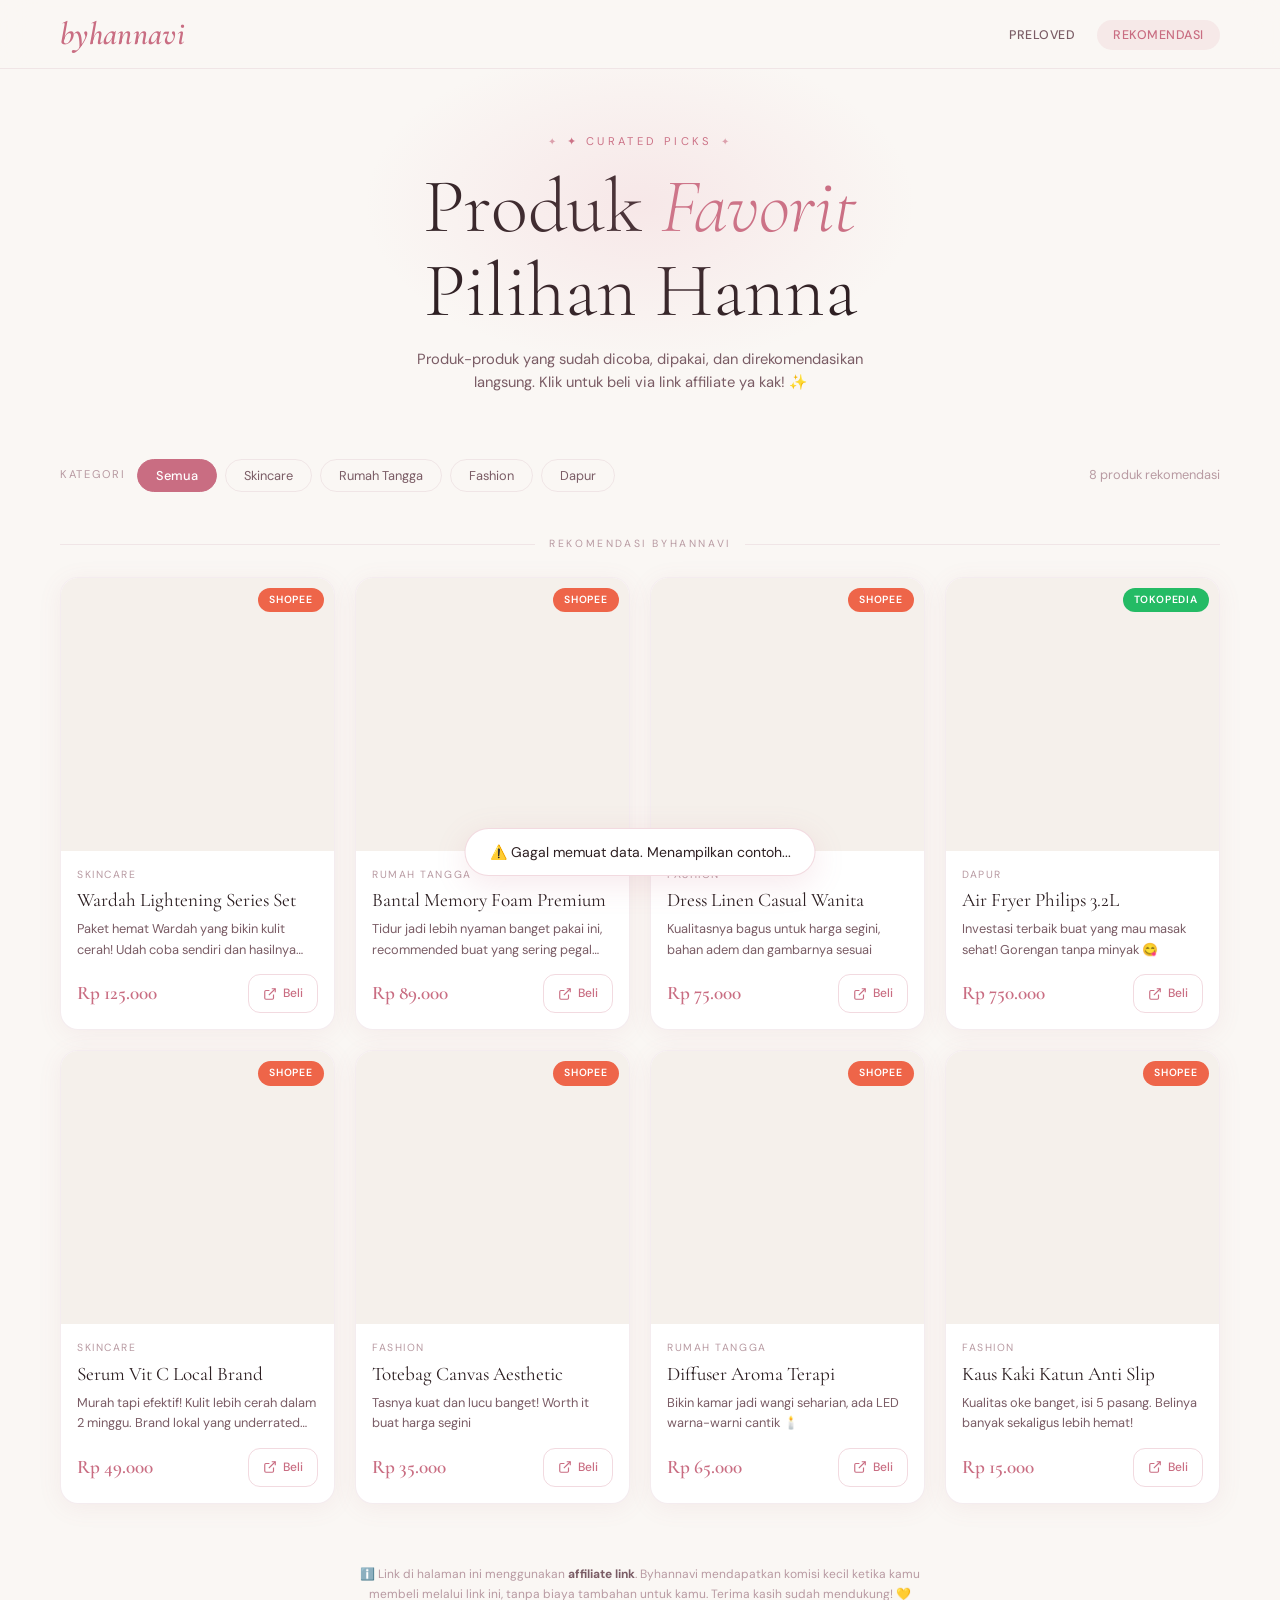
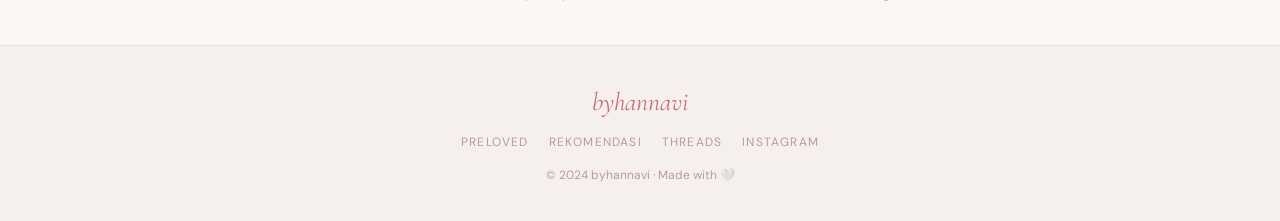
==== affiliate.html @ 8c14dafe "🚀 Initial launch — byhannavi preloved & affiliate web" ====
<!DOCTYPE html>
<html lang="id">
<head>
  <meta charset="UTF-8">
  <meta name="viewport" content="width=device-width, initial-scale=1.0">
  <title>Rekomendasi — byhannavi</title>
  <meta name="description" content="Kumpulan link produk rekomendasi pilihan byhannavi dari Shopee, Tokopedia, dan platform lainnya.">
  <meta property="og:title" content="Rekomendasi byhannavi — Produk Pilihan">
  <meta property="og:description" content="Produk-produk yang sudah dicoba dan direkomendasikan langsung oleh byhannavi.">
  <meta property="og:type" content="website">
  <link rel="stylesheet" href="css/style.css">
  <link rel="icon" href="data:image/svg+xml,<svg xmlns='http://www.w3.org/2000/svg' viewBox='0 0 100 100'><text y='.9em' font-size='90'>🔗</text></svg>">
</head>
<body>

<!-- ── Header ── -->
<header class="header">
  <nav class="nav">
    <a href="index.html" class="nav-logo">byhannavi</a>
    
    <div class="search-wrapper" style="visibility:hidden; pointer-events:none;">
      <!-- spacer -->
    </div>

    <ul class="nav-links">
      <li><a href="index.html" id="nav-preloved">Preloved</a></li>
      <li><a href="affiliate.html" class="active" id="nav-affiliate">Rekomendasi</a></li>
    </ul>
  </nav>
</header>

<!-- ── Hero ── -->
<section class="affiliate-hero">
  <div class="hero-eyebrow">✦ Curated Picks</div>
  <h1 class="hero-title">Produk <em>Favorit</em><br>Pilihan Hanna</h1>
  <p class="hero-sub" style="max-width:500px; margin:0 auto">
    Produk-produk yang sudah dicoba, dipakai, dan direkomendasikan langsung. 
    Klik untuk beli via link affiliate ya kak! ✨
  </p>
</section>

<!-- ── Config Banner ── -->
<div class="config-banner" id="configBanner">
  ⚠️ Ini adalah <strong>data demo</strong>. Silakan setup Google Sheets agar produk rekomendasi tampil dari spreadsheet kamu. 
  <a href="SETUP.md" target="_blank">Baca panduan →</a>
</div>

<!-- ── Filter ── -->
<div class="filter-section" style="max-width:1200px; margin:0 auto; padding:24px 20px;">
  <span class="filter-label">Kategori</span>
  <div class="filter-pills" id="affFilterPills">
    <button class="pill active" id="aff-pill-Semua">Semua</button>
  </div>
  <span class="filter-count" id="affCount"></span>
</div>

<div class="divider">
  <div class="divider-line"></div>
  <span class="divider-text">Rekomendasi Byhannavi</span>
  <div class="divider-line"></div>
</div>

<!-- ── Affiliate Grid ── -->
<div class="affiliate-grid" id="affiliateGrid">
  <!-- Diisi oleh JS -->
</div>

<!-- ── Disclaimer ── -->
<div style="text-align:center; padding: 0 20px 40px; max-width:600px; margin:0 auto;">
  <p style="font-size:0.75rem; color:var(--text-muted); line-height:1.7;">
    ℹ️ Link di halaman ini menggunakan <strong style="color:var(--text-secondary)">affiliate link</strong>. 
    Byhannavi mendapatkan komisi kecil ketika kamu membeli melalui link ini, 
    tanpa biaya tambahan untuk kamu. Terima kasih sudah mendukung! 💛
  </p>
</div>

<!-- ── Footer ── -->
<footer class="footer">
  <div class="footer-logo">byhannavi</div>
  <div class="footer-links">
    <a href="index.html">Preloved</a>
    <a href="affiliate.html">Rekomendasi</a>
    <a href="https://www.threads.net/@byhannavi" target="_blank" rel="noopener">Threads</a>
    <a href="https://www.instagram.com/byhannavi" target="_blank" rel="noopener">Instagram</a>
  </div>
  <div class="footer-copy">© 2024 byhannavi · Made with 🤍</div>
</footer>

<!-- ── Toast ── -->
<div class="toast" id="toast"></div>

<script src="js/config.js"></script>
<script src="js/affiliate.js"></script>

</body>
</html>
---- css/style.css ----
/* =============================================
   byhannavi — Soft Pink & Cream Theme 🌸
   ============================================= */

@import url('https://fonts.googleapis.com/css2?family=Cormorant+Garamond:ital,wght@0,300;0,400;0,600;1,300;1,400;1,600&family=DM+Sans:wght@300;400;500&display=swap');

/* ── CSS Variables ── */
:root {
  --pink:          #c96d82;
  --pink-light:    #e8a0b0;
  --pink-soft:     #f2c4ce;
  --pink-dim:      rgba(201, 109, 130, 0.1);
  --pink-border:   rgba(201, 109, 130, 0.25);
  --bg:            #faf7f4;
  --bg-card:       #ffffff;
  --bg-elevated:   #f5f0eb;
  --bg-header:     rgba(250, 247, 244, 0.92);
  --text-primary:  #2d1f22;
  --text-secondary:#7a5c65;
  --text-muted:    #b89aa2;
  --border:        rgba(180, 130, 145, 0.15);
  --shadow:        0 4px 24px rgba(180, 100, 120, 0.08);
  --shadow-hover:  0 12px 40px rgba(180, 100, 120, 0.16);
  --radius:        18px;
  --radius-sm:     12px;
  --transition:    all 0.3s cubic-bezier(0.4, 0, 0.2, 1);
}

/* ── Reset & Base ── */
*, *::before, *::after { box-sizing: border-box; margin: 0; padding: 0; }
html { scroll-behavior: smooth; }
body {
  background-color: var(--bg);
  color: var(--text-primary);
  font-family: 'DM Sans', sans-serif;
  font-weight: 400;
  line-height: 1.6;
  min-height: 100vh;
  overflow-x: hidden;
}
img { max-width: 100%; display: block; }
a { color: inherit; text-decoration: none; }

/* ── Scrollbar ── */
::-webkit-scrollbar { width: 5px; }
::-webkit-scrollbar-track { background: var(--bg-elevated); }
::-webkit-scrollbar-thumb { background: var(--pink-soft); border-radius: 999px; }

/* ── Typography ── */
h1, h2, h3 { font-family: 'Cormorant Garamond', serif; font-weight: 400; }
.container { max-width: 1200px; margin: 0 auto; padding: 0 20px; }

/* ── Header / Navbar ── */
.header {
  position: sticky; top: 0; z-index: 100;
  background: var(--bg-header);
  backdrop-filter: blur(16px);
  -webkit-backdrop-filter: blur(16px);
  border-bottom: 1px solid var(--border);
}

.nav {
  max-width: 1200px; margin: 0 auto;
  display: flex; align-items: center;
  justify-content: space-between;
  height: 68px; padding: 0 20px; gap: 16px;
}

.nav-logo {
  font-family: 'Cormorant Garamond', serif;
  font-size: 2rem; font-style: italic; font-weight: 600;
  color: var(--pink); letter-spacing: 0.01em; white-space: nowrap;
  flex-shrink: 0;
}

.nav-links { display: flex; gap: 6px; list-style: none; }
.nav-links a {
  padding: 7px 16px; border-radius: 999px;
  font-size: 0.78rem; font-weight: 500;
  color: var(--text-secondary); transition: var(--transition);
  letter-spacing: 0.04em; text-transform: uppercase;
}
.nav-links a:hover  { color: var(--pink); background: var(--pink-dim); }
.nav-links a.active { color: var(--pink); background: var(--pink-dim); }

/* ── Search Bar ── */
.search-wrapper { position: relative; flex: 1; max-width: 340px; }
.search-input {
  width: 100%; background: var(--bg-elevated);
  border: 1.5px solid var(--border); border-radius: 999px;
  padding: 10px 20px 10px 42px;
  color: var(--text-primary); font-family: 'DM Sans', sans-serif;
  font-size: 0.875rem; outline: none; transition: var(--transition);
}
.search-input::placeholder { color: var(--text-muted); }
.search-input:focus {
  border-color: var(--pink-border);
  box-shadow: 0 0 0 3px var(--pink-dim);
  background: #fff;
}
.search-icon {
  position: absolute; left: 14px; top: 50%;
  transform: translateY(-50%); color: var(--text-muted); pointer-events: none;
}

/* ── Hero ── */
.hero {
  padding: 64px 20px 40px; text-align: center;
  position: relative; overflow: hidden;
}
.hero::before {
  content: '';
  position: absolute; top: -40px; left: 50%;
  transform: translateX(-50%); width: 700px; height: 400px;
  background: radial-gradient(ellipse, rgba(232,160,176,0.2) 0%, transparent 65%);
  pointer-events: none;
}
.hero-eyebrow {
  font-size: 0.7rem; letter-spacing: 0.3em; text-transform: uppercase;
  color: var(--pink); margin-bottom: 14px;
  display: flex; align-items: center; justify-content: center; gap: 8px;
}
.hero-eyebrow::before, .hero-eyebrow::after { content: '✦'; font-size: 0.6rem; opacity: 0.6; }
.hero-title {
  font-family: 'Cormorant Garamond', serif;
  font-size: clamp(2.6rem, 6vw, 4.8rem); font-weight: 300;
  line-height: 1.1; color: var(--text-primary); margin-bottom: 14px;
}
.hero-title em { font-style: italic; color: var(--pink); }
.hero-sub { color: var(--text-secondary); font-size: 0.92rem; max-width: 420px; margin: 0 auto; }

/* ── Decorative divider ── */
.hero-deco {
  display: flex; align-items: center; justify-content: center;
  gap: 10px; margin-top: 24px;
}
.hero-deco-line { width: 60px; height: 1px; background: var(--pink-soft); }
.hero-deco-icon { color: var(--pink); font-size: 0.7rem; }

/* ── Filter Bar ── */
.filter-section {
  padding: 20px 20px 8px; max-width: 1200px; margin: 0 auto;
  display: flex; align-items: center; gap: 12px; flex-wrap: wrap;
}
.filter-label { font-size: 0.7rem; letter-spacing: 0.15em; text-transform: uppercase; color: var(--text-muted); }
.filter-pills { display: flex; gap: 8px; flex-wrap: wrap; flex: 1; }
.pill {
  padding: 7px 18px; border-radius: 999px; font-size: 0.8rem;
  font-weight: 400; cursor: pointer; transition: var(--transition);
  border: 1.5px solid var(--border); background: transparent;
  color: var(--text-secondary); font-family: 'DM Sans', sans-serif;
}
.pill:hover { border-color: var(--pink-border); color: var(--pink); background: var(--pink-dim); }
.pill.active { background: var(--pink); border-color: var(--pink); color: #fff; font-weight: 500; }
.filter-count { margin-left: auto; font-size: 0.8rem; color: var(--text-muted); }

/* ── Divider ── */
.divider { display: flex; align-items: center; gap: 14px; padding: 20px 20px 24px; max-width: 1200px; margin: 0 auto; }
.divider-line { flex: 1; height: 1px; background: var(--border); }
.divider-text { font-size: 0.65rem; letter-spacing: 0.25em; text-transform: uppercase; color: var(--text-muted); white-space: nowrap; }

/* ── Products ── */
.products-section { padding: 0 20px 60px; max-width: 1200px; margin: 0 auto; }
.product-grid { display: grid; grid-template-columns: repeat(auto-fill, minmax(268px, 1fr)); gap: 20px; }

/* ── Product Card ── */
.product-card {
  background: var(--bg-card); border: 1.5px solid var(--border);
  border-radius: var(--radius); overflow: hidden;
  transition: var(--transition); cursor: pointer; position: relative;
  box-shadow: var(--shadow);
}
.product-card:hover {
  border-color: var(--pink-border);
  transform: translateY(-5px);
  box-shadow: var(--shadow-hover);
}
.product-card.sold { opacity: 0.6; }

.card-img-wrap {
  position: relative; padding-top: 108%; overflow: hidden; background: var(--bg-elevated);
}
.card-img {
  position: absolute; inset: 0; width: 100%; height: 100%;
  object-fit: cover; transition: transform 0.55s cubic-bezier(0.4,0,0.2,1);
}
.product-card:hover .card-img { transform: scale(1.06); }

/* ── Badges ── */
.card-badge {
  position: absolute; top: 12px; left: 12px;
  padding: 4px 11px; border-radius: 999px;
  font-size: 0.65rem; font-weight: 500; letter-spacing: 0.06em; text-transform: uppercase;
}
.badge-like-new { background: rgba(201,109,130,0.12); color: var(--pink); border: 1px solid var(--pink-border); }
.badge-good     { background: rgba(100,185,130,0.12); color: #4a9e72; border: 1px solid rgba(100,185,130,0.3); }
.badge-fair     { background: rgba(200,165,90,0.12);  color: #b8924a; border: 1px solid rgba(200,165,90,0.3); }

.badge-status {
  position: absolute; top: 12px; right: 12px;
  padding: 4px 11px; border-radius: 999px;
  font-size: 0.65rem; font-weight: 600; letter-spacing: 0.08em; text-transform: uppercase; color: #fff;
}
.badge-sold      { background: rgba(200,80,80,0.8); }
.badge-available { background: rgba(80,185,130,0.85); }

/* ── Card Body ── */
.card-body { padding: 16px; }
.card-category { font-size: 0.65rem; letter-spacing: 0.15em; text-transform: uppercase; color: var(--text-muted); margin-bottom: 5px; }
.card-name { font-family: 'Cormorant Garamond', serif; font-size: 1.25rem; font-weight: 400; line-height: 1.3; margin-bottom: 5px; color: var(--text-primary); }
.card-desc {
  font-size: 0.8rem; color: var(--text-secondary); margin-bottom: 14px;
  display: -webkit-box; -webkit-line-clamp: 2; -webkit-box-orient: vertical; overflow: hidden;
}
.card-footer { display: flex; align-items: center; justify-content: space-between; gap: 8px; }
.card-price { font-family: 'Cormorant Garamond', serif; font-size: 1.4rem; font-weight: 600; color: var(--pink); }
.card-price small {
  font-family: 'DM Sans', sans-serif; font-size: 0.68rem; font-weight: 400;
  color: var(--text-muted); display: block; line-height: 1; margin-bottom: 2px;
}

/* ── WhatsApp Button ── */
.btn-wa {
  display: flex; align-items: center; gap: 6px;
  padding: 9px 14px; border-radius: var(--radius-sm);
  background: var(--pink); color: #fff; font-family: 'DM Sans', sans-serif;
  font-size: 0.75rem; font-weight: 500; border: none; cursor: pointer;
  transition: var(--transition); white-space: nowrap;
}
.btn-wa:hover { background: #b85c72; transform: scale(1.03); }

/* ── Empty State ── */
.empty-state { text-align: center; padding: 80px 20px; grid-column: 1/-1; }
.empty-icon { font-size: 3rem; margin-bottom: 16px; opacity: 0.5; }
.empty-state h3 { font-family: 'Cormorant Garamond', serif; font-size: 1.6rem; font-weight: 300; color: var(--text-secondary); margin-bottom: 8px; }
.empty-state p { color: var(--text-muted); font-size: 0.875rem; }

/* ── Skeleton ── */
.skeleton {
  background: linear-gradient(90deg, #f0ebe6 25%, #e8e0db 50%, #f0ebe6 75%);
  background-size: 200% 100%; animation: shimmer 1.5s infinite; border-radius: var(--radius-sm);
}
@keyframes shimmer { 0% { background-position: 200% 0; } 100% { background-position: -200% 0; } }
.skeleton-card { background: var(--bg-card); border: 1.5px solid var(--border); border-radius: var(--radius); overflow: hidden; box-shadow: var(--shadow); }
.skeleton-img { padding-top: 108%; }
.skeleton-line { height: 13px; margin: 8px 16px; }
.skeleton-line.w80 { width: 80%; }
.skeleton-line.w50 { width: 50%; }
.skeleton-price { height: 22px; width: 110px; margin: 4px 16px 16px; }

/* ── Affiliate Page ── */
.affiliate-hero { padding: 64px 20px 40px; text-align: center; position: relative; overflow: hidden; }
.affiliate-hero::before {
  content: ''; position: absolute; top: -40px; left: 50%;
  transform: translateX(-50%); width: 600px; height: 350px;
  background: radial-gradient(ellipse, rgba(232,160,176,0.18) 0%, transparent 65%);
  pointer-events: none;
}

.affiliate-grid {
  display: grid; grid-template-columns: repeat(auto-fill, minmax(256px, 1fr));
  gap: 20px; max-width: 1200px; margin: 0 auto; padding: 0 20px 60px;
}

.affiliate-card {
  background: var(--bg-card); border: 1.5px solid var(--border);
  border-radius: var(--radius); overflow: hidden;
  transition: var(--transition); display: flex; flex-direction: column;
  box-shadow: var(--shadow);
}
.affiliate-card:hover { border-color: var(--pink-border); transform: translateY(-5px); box-shadow: var(--shadow-hover); }

.affiliate-img-wrap { position: relative; padding-top: 100%; overflow: hidden; background: var(--bg-elevated); }
.affiliate-img { position: absolute; inset: 0; width: 100%; height: 100%; object-fit: cover; transition: transform 0.55s ease; }
.affiliate-card:hover .affiliate-img { transform: scale(1.06); }

.affiliate-platform {
  position: absolute; top: 10px; right: 10px;
  color: #fff; padding: 4px 11px; border-radius: 999px;
  font-size: 0.65rem; font-weight: 600; letter-spacing: 0.08em; text-transform: uppercase;
}
.platform-shopee    { background: rgba(238,77,45,0.85); }
.platform-tokopedia { background: rgba(0,178,78,0.85); }
.platform-lazada    { background: rgba(0,128,255,0.85); }

.affiliate-body { padding: 16px; flex: 1; display: flex; flex-direction: column; }
.affiliate-cat  { font-size: 0.65rem; letter-spacing: 0.15em; text-transform: uppercase; color: var(--text-muted); margin-bottom: 5px; }
.affiliate-name { font-family: 'Cormorant Garamond', serif; font-size: 1.2rem; line-height: 1.3; margin-bottom: 6px; color: var(--text-primary); }
.affiliate-note {
  font-size: 0.8rem; color: var(--text-secondary); margin-bottom: 14px; flex: 1;
  display: -webkit-box; -webkit-line-clamp: 2; -webkit-box-orient: vertical; overflow: hidden;
}
.affiliate-footer  { display: flex; align-items: center; justify-content: space-between; gap: 8px; }
.affiliate-price   { font-family: 'Cormorant Garamond', serif; font-size: 1.2rem; color: var(--pink); font-weight: 600; }

.btn-shop {
  display: flex; align-items: center; gap: 6px;
  padding: 9px 14px; border-radius: var(--radius-sm);
  background: transparent; border: 1.5px solid var(--pink-border);
  color: var(--pink); font-family: 'DM Sans', sans-serif;
  font-size: 0.75rem; font-weight: 500; cursor: pointer; transition: var(--transition);
}
.btn-shop:hover { background: var(--pink); color: #fff; border-color: var(--pink); }

/* ── Config Banner ── */
.config-banner {
  background: rgba(201,109,130,0.07); border: 1.5px solid var(--pink-border);
  border-radius: var(--radius-sm); padding: 12px 20px;
  max-width: 1160px; margin: 0 auto 24px;
  font-size: 0.8rem; color: var(--text-secondary);
  text-align: center; display: none;
}
.config-banner.show { display: block; }
.config-banner a { color: var(--pink); text-decoration: underline; }

/* ── Footer ── */
.footer {
  border-top: 1px solid var(--border); padding: 36px 20px; text-align: center;
  background: var(--bg-elevated);
}
.footer-logo { font-family: 'Cormorant Garamond', serif; font-size: 1.6rem; font-style: italic; color: var(--pink); margin-bottom: 10px; }
.footer-links { display: flex; justify-content: center; gap: 20px; margin-bottom: 14px; flex-wrap: wrap; }
.footer-links a {
  font-size: 0.75rem; color: var(--text-muted);
  letter-spacing: 0.1em; text-transform: uppercase; transition: color 0.2s;
}
.footer-links a:hover { color: var(--pink); }
.footer-copy { font-size: 0.75rem; color: var(--text-muted); }

/* ── Toast ── */
.toast {
  position: fixed; bottom: 24px; left: 50%;
  transform: translateX(-50%) translateY(20px);
  background: #fff; border: 1.5px solid var(--pink-border);
  color: var(--text-primary); padding: 12px 24px; border-radius: 999px;
  font-size: 0.875rem; opacity: 0; pointer-events: none;
  transition: all 0.4s cubic-bezier(0.4,0,0.2,1); z-index: 999;
  box-shadow: 0 8px 32px rgba(201,109,130,0.15); white-space: nowrap;
}
.toast.show { opacity: 1; transform: translateX(-50%) translateY(0); }

/* ── Spinner ── */
.spinner-wrap { display: flex; justify-content: center; align-items: center; padding: 80px 0; grid-column: 1/-1; }
.spinner { width: 36px; height: 36px; border: 2px solid var(--border); border-top-color: var(--pink); border-radius: 50%; animation: spin 0.8s linear infinite; }
@keyframes spin { to { transform: rotate(360deg); } }

/* ── Modal ── */
.modal-overlay {
  position: fixed; inset: 0; background: rgba(45,31,34,0.5);
  z-index: 200; display: flex; align-items: center; justify-content: center;
  padding: 20px; opacity: 0; pointer-events: none;
  transition: opacity 0.3s ease; backdrop-filter: blur(6px);
}
.modal-overlay.open { opacity: 1; pointer-events: all; }
.modal {
  background: var(--bg-card); border: 1.5px solid var(--pink-border);
  border-radius: var(--radius); max-width: 620px; width: 100%;
  max-height: 90vh; overflow-y: auto;
  transform: scale(0.95); transition: transform 0.3s cubic-bezier(0.4,0,0.2,1);
  box-shadow: 0 24px 64px rgba(201,109,130,0.15);
}
.modal-overlay.open .modal { transform: scale(1); }
.modal-img { width: 100%; aspect-ratio: 1; object-fit: cover; }
.modal-body { padding: 24px; }
.modal-category { font-size: 0.65rem; letter-spacing: 0.2em; text-transform: uppercase; color: var(--pink); margin-bottom: 8px; }
.modal-title { font-family: 'Cormorant Garamond', serif; font-size: 2rem; font-weight: 400; margin-bottom: 8px; color: var(--text-primary); }
.modal-desc { color: var(--text-secondary); font-size: 0.9rem; line-height: 1.7; margin-bottom: 20px; }
.modal-meta { display: flex; gap: 20px; flex-wrap: wrap; margin-bottom: 20px; }
.meta-item { display: flex; flex-direction: column; gap: 3px; }
.meta-label { font-size: 0.65rem; letter-spacing: 0.1em; text-transform: uppercase; color: var(--text-muted); }
.meta-value { font-size: 0.9rem; color: var(--text-primary); font-weight: 500; }
.modal-price { font-family: 'Cormorant Garamond', serif; font-size: 2.2rem; color: var(--pink); margin-bottom: 20px; font-weight: 600; }
.modal-actions { display: flex; gap: 12px; }
.btn-wa-lg {
  flex: 1; display: flex; align-items: center; justify-content: center; gap: 8px;
  padding: 14px 20px; border-radius: var(--radius-sm);
  background: var(--pink); color: #fff; font-family: 'DM Sans', sans-serif;
  font-size: 0.9rem; font-weight: 500; border: none; cursor: pointer; transition: var(--transition);
}
.btn-wa-lg:hover { background: #b85c72; }
.btn-close-modal {
  padding: 14px 20px; border-radius: var(--radius-sm);
  background: transparent; border: 1.5px solid var(--border);
  color: var(--text-secondary); font-family: 'DM Sans', sans-serif;
  font-size: 0.9rem; cursor: pointer; transition: var(--transition);
}
.btn-close-modal:hover { border-color: var(--pink-border); color: var(--pink); }

/* ── Mobile ── */
@media (max-width: 768px) {
  .nav { height: 60px; }
  .nav-logo { font-size: 1.65rem; }
  .nav-links { display: none; }
  .search-wrapper { max-width: unset; flex: 1; }
  .hero { padding: 44px 20px 28px; }
  .product-grid   { grid-template-columns: repeat(auto-fill, minmax(155px, 1fr)); gap: 12px; }
  .affiliate-grid { grid-template-columns: repeat(auto-fill, minmax(155px, 1fr)); gap: 12px; }
  .card-name { font-size: 1.05rem; }
  .btn-wa span { display: none; }
}
@media (max-width: 480px) {
  .product-grid   { grid-template-columns: 1fr 1fr; }
  .affiliate-grid { grid-template-columns: 1fr 1fr; }
}

/* ── Animations ── */
@keyframes fadeUp {
  from { opacity: 0; transform: translateY(18px); }
  to   { opacity: 1; transform: translateY(0); }
}
.fade-up { animation: fadeUp 0.45s ease forwards; }
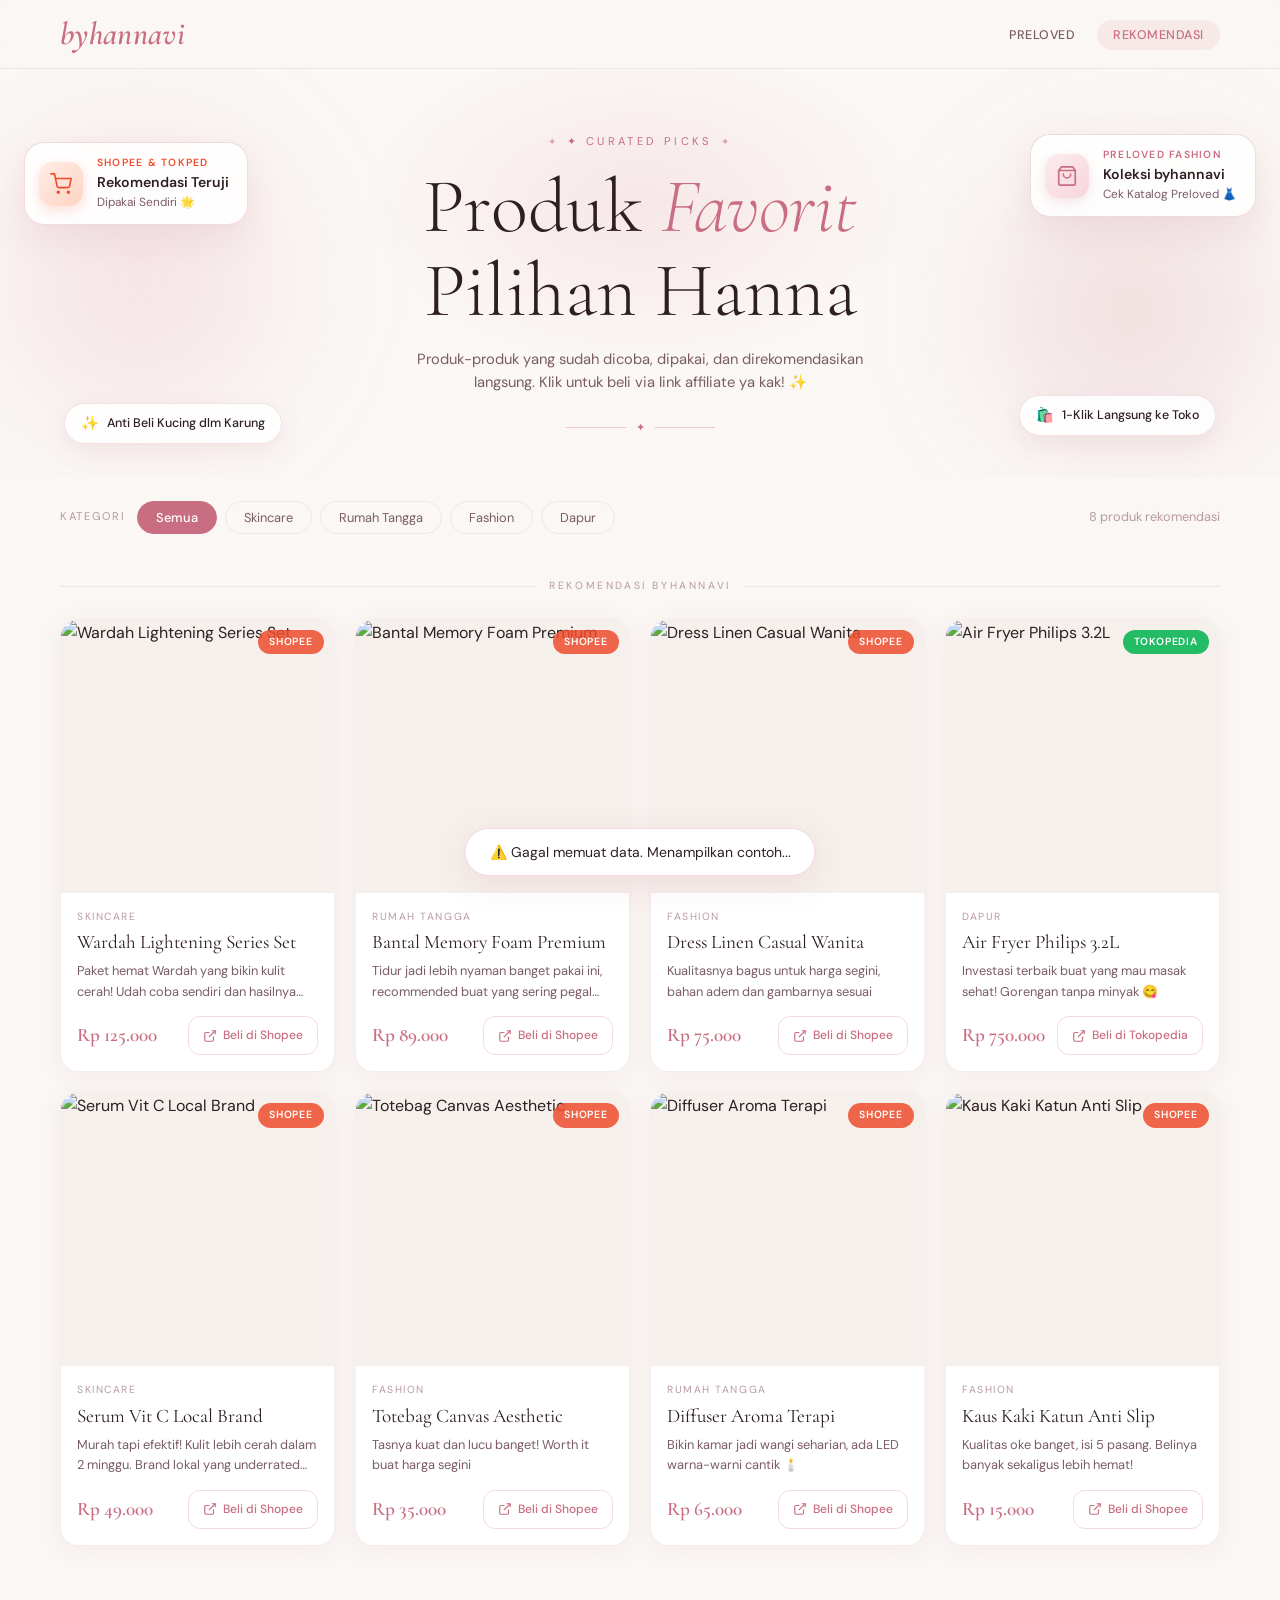
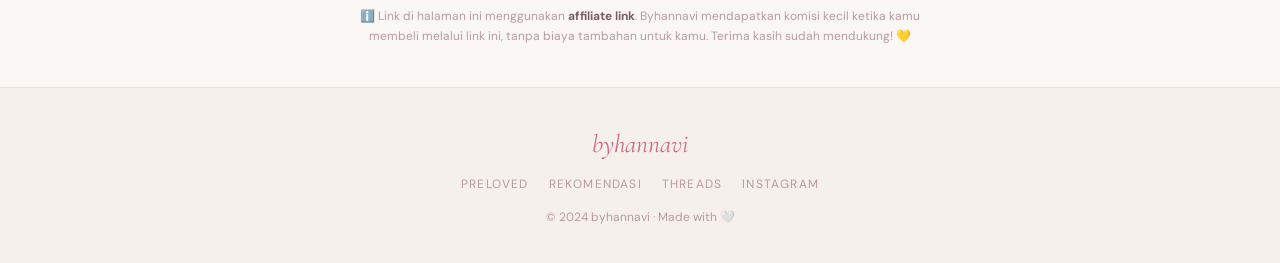
==== commit 19044135: "feat(ui): add floating animated showcase cards, ambient aura, and interactive badges to hero" ====
--- a/affiliate.html
+++ b/affiliate.html
@@ -30,14 +30,85 @@
 </header>
 
 <!-- ── Hero ── -->
-<section class="affiliate-hero">
-  <div class="hero-eyebrow">✦ Curated Picks</div>
-  <h1 class="hero-title">Produk <em>Favorit</em><br>Pilihan Hanna</h1>
-  <p class="hero-sub" style="max-width:500px; margin:0 auto">
-    Produk-produk yang sudah dicoba, dipakai, dan direkomendasikan langsung. 
-    Klik untuk beli via link affiliate ya kak! ✨
-  </p>
+<section class="affiliate-hero hero">
+  <!-- Glowing Ambient Aura -->
+  <div class="hero-glow hero-glow-left"></div>
+  <div class="hero-glow hero-glow-right"></div>
+
+  <!-- Left Floating Showcase Items -->
+  <div class="floating-item float-left-1" title="Shopee & Tokopedia Picks">
+    <div class="float-card">
+      <div class="float-icon-wrap icon-shopee">
+        <svg width="22" height="22" viewBox="0 0 24 24" fill="none" stroke="currentColor" stroke-width="1.8" stroke-linecap="round" stroke-linejoin="round">
+          <circle cx="9" cy="21" r="1"></circle>
+          <circle cx="20" cy="21" r="1"></circle>
+          <path d="M1 1h4l2.68 13.39a2 2 0 0 0 2 1.61h9.72a2 2 0 0 0 2-1.61L23 6H6"></path>
+        </svg>
+      </div>
+      <div class="float-info">
+        <span class="float-tag tag-shopee">Shopee & Tokped</span>
+        <span class="float-title">Rekomendasi Teruji</span>
+        <span class="float-price">Dipakai Sendiri 🌟</span>
+      </div>
+    </div>
+  </div>
+
+  <div class="floating-item float-left-2">
+    <div class="float-badge">
+      <span class="badge-sparkle">✨</span>
+      <span>Anti Beli Kucing dlm Karung</span>
+    </div>
+  </div>
+
+  <!-- Center Content -->
+  <div class="hero-content">
+    <div class="hero-eyebrow">✦ Curated Picks</div>
+    <h1 class="hero-title">Produk <em>Favorit</em><br>Pilihan Hanna</h1>
+    <p class="hero-sub" style="max-width:500px; margin:0 auto">
+      Produk-produk yang sudah dicoba, dipakai, dan direkomendasikan langsung. 
+      Klik untuk beli via link affiliate ya kak! ✨
+    </p>
+
+    <!-- Mobile Micro Badges -->
+    <div class="mobile-hero-badges">
+      <span class="mobile-chip">🌟 Sudah Teruji</span>
+      <span class="mobile-chip">🛍️ Link Shopee Aman</span>
+      <span class="mobile-chip">✨ Harga Promo</span>
+    </div>
+
+    <div class="hero-deco">
+      <div class="hero-deco-line"></div>
+      <span class="hero-deco-icon">✦</span>
+      <div class="hero-deco-line"></div>
+    </div>
+  </div>
+
+  <!-- Right Floating Showcase Items -->
+  <div class="floating-item float-right-1" onclick="window.location.href='index.html'" style="cursor:pointer;" title="Lihat Preloved Fashion">
+    <div class="float-card">
+      <div class="float-icon-wrap icon-bag">
+        <svg width="22" height="22" viewBox="0 0 24 24" fill="none" stroke="currentColor" stroke-width="1.8" stroke-linecap="round" stroke-linejoin="round">
+          <path d="M6 2 3 6v14a2 2 0 0 0 2 2h14a2 2 0 0 0 2-2V6l-3-4Z"></path>
+          <path d="M3 6h18"></path>
+          <path d="M16 10a4 4 0 0 1-8 0"></path>
+        </svg>
+      </div>
+      <div class="float-info">
+        <span class="float-tag">Preloved Fashion</span>
+        <span class="float-title">Koleksi byhannavi</span>
+        <span class="float-price">Cek Katalog Preloved 👗</span>
+      </div>
+    </div>
+  </div>
+
+  <div class="floating-item float-right-2">
+    <div class="float-badge">
+      <span class="badge-sparkle">🛍️</span>
+      <span>1-Klik Langsung ke Toko</span>
+    </div>
+  </div>
 </section>
+
 
 <!-- ── Config Banner ── -->
 <div class="config-banner" id="configBanner">
--- a/css/style.css
+++ b/css/style.css
@@ -105,16 +105,174 @@
 
 /* ── Hero ── */
 .hero {
-  padding: 64px 20px 40px; text-align: center;
-  position: relative; overflow: hidden;
-}
-.hero::before {
-  content: '';
-  position: absolute; top: -40px; left: 50%;
-  transform: translateX(-50%); width: 700px; height: 400px;
-  background: radial-gradient(ellipse, rgba(232,160,176,0.2) 0%, transparent 65%);
-  pointer-events: none;
-}
+  padding: 68px 20px 48px; text-align: center;
+  position: relative; overflow: visible;
+  max-width: 1360px; margin: 0 auto;
+}
+.hero-content {
+  position: relative; z-index: 2;
+  max-width: 660px; margin: 0 auto;
+}
+
+/* ── Ambient Aura Glow ── */
+.hero-glow {
+  position: absolute; border-radius: 50%;
+  pointer-events: none; filter: blur(65px); z-index: 1;
+}
+.hero-glow-left {
+  width: 340px; height: 340px;
+  background: radial-gradient(circle, rgba(232,160,176,0.35) 0%, transparent 70%);
+  top: 10%; left: -30px;
+}
+.hero-glow-right {
+  width: 360px; height: 360px;
+  background: radial-gradient(circle, rgba(201,109,130,0.25) 0%, transparent 70%);
+  top: 15%; right: -30px;
+}
+
+/* ── Floating Items ── */
+.floating-item {
+  position: absolute;
+  z-index: 4;
+  transition: transform 0.4s cubic-bezier(0.2, 0.8, 0.2, 1);
+  will-change: transform;
+}
+
+.float-left-1 {
+  left: 24px; top: 18%;
+  animation: floatSlow 5.2s ease-in-out infinite alternate;
+}
+.float-left-2 {
+  left: 64px; bottom: 8%;
+  animation: floatReverse 6.4s ease-in-out 0.8s infinite alternate;
+}
+.float-right-1 {
+  right: 24px; top: 16%;
+  animation: floatMid 4.8s ease-in-out 0.4s infinite alternate;
+}
+.float-right-2 {
+  right: 64px; bottom: 10%;
+  animation: floatSlow 5.8s ease-in-out 1.2s infinite alternate;
+}
+
+@keyframes floatSlow {
+  0%   { transform: translateY(0px) rotate(0deg); }
+  50%  { transform: translateY(-14px) rotate(1.5deg); }
+  100% { transform: translateY(-6px) rotate(-1.2deg); }
+}
+
+@keyframes floatReverse {
+  0%   { transform: translateY(0px) rotate(0deg); }
+  50%  { transform: translateY(12px) rotate(-1.8deg); }
+  100% { transform: translateY(4px) rotate(1deg); }
+}
+
+@keyframes floatMid {
+  0%   { transform: translateY(0px) rotate(0deg); }
+  50%  { transform: translateY(-15px) rotate(-1.5deg); }
+  100% { transform: translateY(-3px) rotate(1.8deg); }
+}
+
+/* ── Floating Card Component ── */
+.float-card {
+  display: flex; align-items: center; gap: 14px;
+  padding: 12px 18px 12px 14px;
+  background: rgba(255, 255, 255, 0.88);
+  backdrop-filter: blur(14px);
+  -webkit-backdrop-filter: blur(14px);
+  border: 1.5px solid rgba(201, 109, 130, 0.25);
+  border-radius: 20px;
+  box-shadow: 0 14px 36px rgba(180, 100, 120, 0.12), 0 2px 6px rgba(0,0,0,0.02);
+  text-align: left;
+  user-select: none;
+  transition: all 0.35s cubic-bezier(0.34, 1.56, 0.64, 1);
+}
+.float-card:hover {
+  transform: scale(1.06) translateY(-4px);
+  border-color: var(--pink);
+  box-shadow: 0 20px 48px rgba(201, 109, 130, 0.24);
+  background: #ffffff;
+}
+
+/* Icon Box */
+.float-icon-wrap {
+  width: 44px; height: 44px;
+  border-radius: 14px;
+  display: flex; align-items: center; justify-content: center;
+  flex-shrink: 0;
+  transition: transform 0.3s ease;
+}
+.float-card:hover .float-icon-wrap {
+  transform: rotate(8deg) scale(1.12);
+}
+.icon-bag {
+  background: linear-gradient(135deg, #fcecee 0%, #f7d5dc 100%);
+  color: var(--pink);
+  box-shadow: 0 4px 12px rgba(201, 109, 130, 0.18);
+}
+.icon-hanger {
+  background: linear-gradient(135deg, #fff3e8 0%, #feddc7 100%);
+  color: #d97746;
+  box-shadow: 0 4px 12px rgba(217, 119, 70, 0.18);
+}
+.icon-shopee {
+  background: linear-gradient(135deg, #ffede6 0%, #ffd4c4 100%);
+  color: #ee4d2d;
+  box-shadow: 0 4px 12px rgba(238, 77, 45, 0.18);
+}
+
+.float-info { display: flex; flex-direction: column; }
+.float-tag {
+  font-size: 0.65rem; letter-spacing: 0.12em; text-transform: uppercase;
+  font-weight: 600; color: var(--pink); margin-bottom: 2px;
+}
+.float-tag.tag-shopee { color: #ee4d2d; }
+.float-title {
+  font-family: 'DM Sans', sans-serif; font-size: 0.88rem;
+  font-weight: 600; color: var(--text-primary); line-height: 1.25;
+}
+.float-price { font-size: 0.74rem; color: var(--text-secondary); margin-top: 2px; }
+
+/* ── Floating Badge Component ── */
+.float-badge {
+  display: inline-flex; align-items: center; gap: 8px;
+  padding: 8px 16px;
+  background: rgba(255, 255, 255, 0.88);
+  backdrop-filter: blur(12px);
+  -webkit-backdrop-filter: blur(12px);
+  border: 1.5px solid rgba(201, 109, 130, 0.2);
+  border-radius: 999px;
+  box-shadow: 0 8px 24px rgba(180, 100, 120, 0.1);
+  font-size: 0.78rem; font-weight: 500;
+  color: var(--text-primary); white-space: nowrap; user-select: none;
+  transition: all 0.3s ease;
+}
+.float-badge:hover {
+  transform: scale(1.06);
+  border-color: var(--pink);
+  background: #ffffff;
+}
+.badge-sparkle { font-size: 0.9rem; }
+
+/* ── Mobile Micro Badges ── */
+.mobile-hero-badges {
+  display: none;
+  justify-content: center;
+  gap: 8px;
+  flex-wrap: wrap;
+  margin: 16px auto 0;
+}
+.mobile-chip {
+  padding: 6px 14px;
+  border-radius: 999px;
+  background: rgba(255,255,255,0.85);
+  border: 1px solid var(--pink-border);
+  font-size: 0.75rem;
+  color: var(--text-secondary);
+  font-weight: 500;
+  box-shadow: 0 2px 8px rgba(180, 100, 120, 0.06);
+}
+
 .hero-eyebrow {
   font-size: 0.7rem; letter-spacing: 0.3em; text-transform: uppercase;
   color: var(--pink); margin-bottom: 14px;
@@ -127,7 +285,7 @@
   line-height: 1.1; color: var(--text-primary); margin-bottom: 14px;
 }
 .hero-title em { font-style: italic; color: var(--pink); }
-.hero-sub { color: var(--text-secondary); font-size: 0.92rem; max-width: 420px; margin: 0 auto; }
+.hero-sub { color: var(--text-secondary); font-size: 0.92rem; max-width: 440px; margin: 0 auto; }
 
 /* ── Decorative divider ── */
 .hero-deco {
@@ -136,6 +294,7 @@
 }
 .hero-deco-line { width: 60px; height: 1px; background: var(--pink-soft); }
 .hero-deco-icon { color: var(--pink); font-size: 0.7rem; }
+
 
 /* ── Filter Bar ── */
 .filter-section {
@@ -386,7 +545,20 @@
 }
 .btn-close-modal:hover { border-color: var(--pink-border); color: var(--pink); }
 
-/* ── Mobile ── */
+/* ── Mobile & Breakpoints ── */
+@media (max-width: 1140px) {
+  .float-left-1  { left: 12px; transform: scale(0.88); }
+  .float-left-2  { left: 24px; transform: scale(0.88); }
+  .float-right-1 { right: 12px; transform: scale(0.88); }
+  .float-right-2 { right: 24px; transform: scale(0.88); }
+}
+
+@media (max-width: 900px) {
+  .floating-item { display: none !important; }
+  .hero-glow-left, .hero-glow-right { display: none !important; }
+  .mobile-hero-badges { display: flex; }
+}
+
 @media (max-width: 768px) {
   .nav { height: 60px; }
   .nav-logo { font-size: 1.65rem; }
@@ -403,6 +575,7 @@
   .affiliate-grid { grid-template-columns: 1fr 1fr; }
 }
 
+
 /* ── Animations ── */
 @keyframes fadeUp {
   from { opacity: 0; transform: translateY(18px); }
